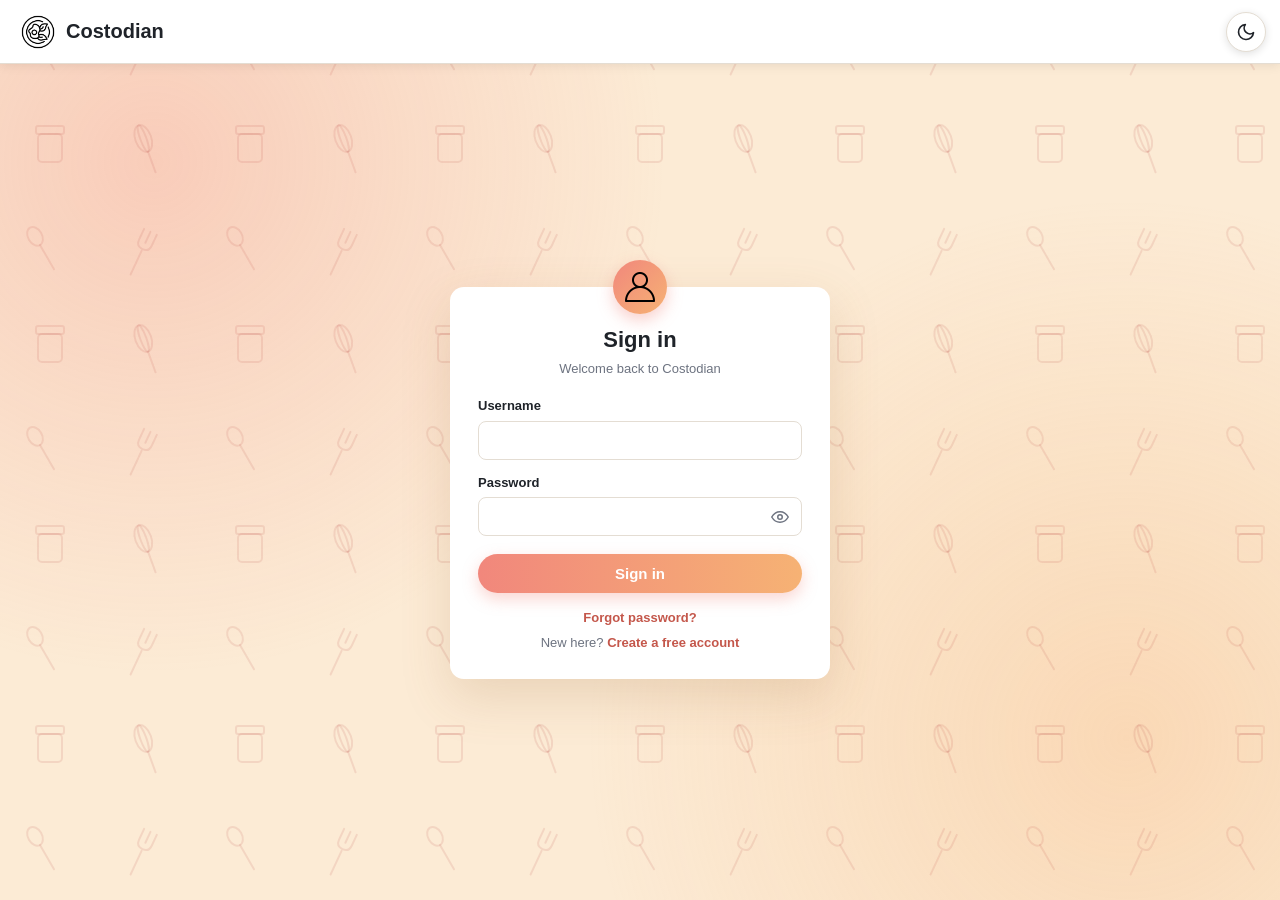
==== frontend/index.html @ 5298b4fa "Add Costodian landing and auth pages Build a responsive landing page, sign-in and sign-up flows, sha" ====
<!DOCTYPE html>
<html lang="en">
<head>
    <meta charset="UTF-8">
    <meta name="viewport" content="width=device-width, initial-scale=1.0">
    <title>Sign in | Costodian</title>
    <script src="src/assets/js/theme.js"></script>
    <link rel="stylesheet" href="src/assets/css/variables.css">
    <link rel="stylesheet" href="src/assets/css/base.css">
    <link rel="stylesheet" href="src/assets/css/layout.css">
    <link rel="stylesheet" href="src/assets/css/header.css">
    <link rel="stylesheet" href="src/assets/css/forms.css">
    <link rel="stylesheet" href="src/assets/css/components.css">
</head>
<body>
<header class="site-header">
    <a class="brand" href="landing.html">
        <!-- PUT YOUR LOGO PHOTO HERE: save it as logo.png in frontend/src/assets/images/ -->
        <img class="brand-logo" src="src/assets/images/logo.png" alt="Costodian logo" width="36" height="36">
        <span class="brand-name">Costodian</span>
    </a>
</header>
    <button type="button" id="theme-toggle" class="theme-toggle" aria-label="Switch to dark mode">
        <svg class="icon-moon" viewBox="0 0 24 24" fill="none" stroke="currentColor" stroke-width="2" stroke-linecap="round" stroke-linejoin="round" aria-hidden="true"><path d="M21 12.8A9 9 0 1 1 11.2 3a7 7 0 0 0 9.8 9.8z"/></svg>
        <svg class="icon-sun" viewBox="0 0 24 24" fill="none" stroke="currentColor" stroke-width="2" stroke-linecap="round" stroke-linejoin="round" aria-hidden="true"><circle cx="12" cy="12" r="4"/><path d="M12 2v2M12 20v2M4.9 4.9l1.4 1.4M17.7 17.7l1.4 1.4M2 12h2M20 12h2M4.9 19.1l1.4-1.4M17.7 6.3l1.4-1.4"/></svg>
    </button>
    <div class="auth-page">
        <main class="auth-card">
            <a class="logo">
                <img src="src/assets/images/account.png" alt="Costodian logo">
            </a>
            <h1>Sign in</h1>
            <p class="tagline">Welcome back to Costodian</p>

            <div id="message" class="alert" role="alert" hidden></div>

            <form id="login-form" novalidate>
                <div class="field">
                    <label for="username">Username</label>
                    <input type="text" id="username" name="username" maxlength="50" autocomplete="username">
                </div>

                <div class="field">
                    <label for="password">Password</label>
                    <div class="password-wrap">
                        <input type="password" id="password" name="password" maxlength="72" autocomplete="current-password">
                        <button type="button" class="eye" data-for="password" aria-label="Show password">
                            <svg class="icon-show" viewBox="0 0 24 24" fill="none" stroke="currentColor" stroke-width="2" stroke-linecap="round" stroke-linejoin="round" aria-hidden="true"><path d="M1 12s4-7 11-7 11 7 11 7-4 7-11 7S1 12 1 12z"/><circle cx="12" cy="12" r="3"/></svg>
                            <svg class="icon-hide" viewBox="0 0 24 24" fill="none" stroke="currentColor" stroke-width="2" stroke-linecap="round" stroke-linejoin="round" aria-hidden="true"><path d="M17.9 17.9A10.9 10.9 0 0 1 12 19C5 19 1 12 1 12a18.5 18.5 0 0 1 5.1-5.9M9.9 5.2A10.4 10.4 0 0 1 12 5c7 0 11 7 11 7a18.6 18.6 0 0 1-2.2 3.2M1 1l22 22"/></svg>
                        </button>
                    </div>
                </div>

                <button type="submit" id="submit-btn" class="btn-primary">Sign in</button>
            </form>

            <div class="links">
                <a href="#" id="forgot">Forgot password?</a>
                <p>New here? <a href="src/pages/signup.html">Create a free account</a></p>
            </div>
        </main>
    </div>

    <script src="src/api/client.js"></script>
    <script src="src/api/auth.js"></script>
    <script src="src/validators/login.js"></script>
    <script>
        // where to go after a successful login (put dashboard.html here when that page exists)
        // while it is empty, the page just shows a welcome message
        var AFTER_LOGIN_PAGE = "";

        var form = document.getElementById('login-form');
        var message = document.getElementById('message');
        var submitBtn = document.getElementById('submit-btn');

        // show a message in the alert box (textContent keeps typed characters from running as HTML)
        function showMessage(text, ok){
            message.textContent = text;
            message.className = ok ? 'alert alert-ok' : 'alert alert-error';
            message.hidden = false;
        }

        // the eye buttons show or hide the password next to them
        document.querySelectorAll('.eye').forEach(function(button){
            button.addEventListener('click', function(){
                var box = document.getElementById(button.getAttribute('data-for'));
                var show = (box.type == 'password');
                box.type = show ? 'text' : 'password';
                button.classList.toggle('shown', show);
                button.setAttribute('aria-label', show ? 'Hide password' : 'Show password');
            });
        });

        // there is no email reset in this system, an administrator changes the password
        document.getElementById('forgot').addEventListener('click', function(event){
            event.preventDefault();
            showMessage('Please ask an administrator to reset your password.', false);
        });

        form.addEventListener('submit', function(event){
            event.preventDefault();

            var values = {
                username: form.elements['username'].value.trim(),
                password: form.elements['password'].value
            };

            var error = validateLoginForm(values);
            if(error != ""){
                showMessage(error, false);
                return;
            }

            submitBtn.disabled = true;
            submitBtn.textContent = 'Signing in...';

            loginUser(values).then(function(reply){
                if(reply.success){
                    showMessage(reply.message, true);
                    if(AFTER_LOGIN_PAGE != ""){
                        window.location.href = AFTER_LOGIN_PAGE;
                        return;
                    }
                    form.reset();
                } else {
                    showMessage(reply.message, false);
                }
                submitBtn.disabled = false;
                submitBtn.textContent = 'Sign in';
            });
        });
    </script>
</body>
</html>
---- frontend/src/assets/css/variables.css ----
/* colors for light and dark mode: change the colors of the whole site here */

:root,
:root[data-theme="light"]{
    --bg: #fcebd5;
    --card: #ffffff;
    --text: #1f2329;
    --muted: #6d7380;
    --line: #e4ddd3;
    --input-bg: #ffffff;
    --accent-1: #f1877c;
    --accent-2: #f6b274;
    --accent-text: #c4574b;
    --ring: rgba(241, 135, 124, 0.35);
    --shadow: 0 18px 50px rgba(150, 100, 50, 0.18);
    --soft: #fff4ea;
    --error-bg: #fdecec;
    --error-text: #9b1c1c;
    --ok-bg: #e7f6ec;
    --ok-text: #1b6b3a;
}

:root[data-theme="dark"]{
    --bg: #1C1C1D;          /* page background */
    --card: #39393B;        /* cards, top panel, light sections */
    --text: #f2f2f3;
    --muted: #a1a1a6;
    --line: #505053;
    --input-bg: #1C1C1D;    /* inputs use the darker color */
    --accent-1: #f1877c;
    --accent-2: #f6b274;
    --accent-text: #f6b274;
    --ring: rgba(246, 178, 116, 0.35);
    --shadow: 0 18px 50px rgba(0, 0, 0, 0.5);
    --soft: #454548;
    --error-bg: #4a2a2e;
    --error-text: #ffb4b4;
    --ok-bg: #1f3d2c;
    --ok-text: #a6e3bd;
}
---- frontend/src/assets/css/base.css ----
/* basic page settings */

*{
    box-sizing: border-box;
}

body{
    margin: 0;
    font-family: "Segoe UI", Tahoma, Arial, sans-serif;
    color: var(--text);
    background: var(--bg);
    line-height: 1.45;
    transition: background 0.25s, color 0.25s;
}

@media (prefers-reduced-motion: reduce){
    *{
        transition: none !important;
    }
}

/* soft glowing background: coral and peach blobs */
:root{
    --glow-1: rgba(241, 135, 124, 0.30);
    --glow-2: rgba(246, 178, 116, 0.32);
}

:root[data-theme="dark"]{
    --glow-1: rgba(241, 135, 124, 0.16);
    --glow-2: rgba(246, 178, 116, 0.14);
}

body::before{
    content: "";
    position: fixed;
    inset: 0;
    z-index: -1;
    pointer-events: none;
    background:
        radial-gradient(circle at 12% 18%, var(--glow-1), transparent 38%),
        radial-gradient(circle at 88% 82%, var(--glow-2), transparent 40%);
}

/* on phones the blobs are a bit bigger so they still show on a narrow screen */
@media (max-width: 700px){
    body::before{
        background:
            radial-gradient(circle at 0% 8%, var(--glow-1), transparent 55%),
            radial-gradient(circle at 100% 92%, var(--glow-2), transparent 55%);
    }
}

/* faint food icons (spoon, fork, jar, whisk) */
body::after{
    content: "";
    position: fixed;
    inset: 0;
    z-index: -1;
    pointer-events: none;
    background-image: url("data:image/svg+xml,<svg xmlns='http://www.w3.org/2000/svg' width='200' height='200' viewBox='0 0 200 200' fill='none' stroke='%23c4574b' stroke-opacity='0.14' stroke-width='2' stroke-linecap='round' stroke-linejoin='round'><g transform='translate(40 45) rotate(-30)'><ellipse cx='0' cy='-10' rx='7' ry='10'/><path d='M0 0v28'/></g><g transform='translate(142 50) rotate(25)'><path d='M-7 -20v12q0 7 7 7t7 -7v-12M0 -20v12M0 1v26'/></g><g transform='translate(50 142)'><rect x='-12' y='-8' width='24' height='28' rx='4'/><rect x='-14' y='-16' width='28' height='8' rx='2'/></g><g transform='translate(146 146) rotate(-20)'><ellipse cx='0' cy='-8' rx='8' ry='14'/><ellipse cx='0' cy='-8' rx='3' ry='14'/><path d='M0 6v22'/></g></svg>");
    background-size: 200px 200px;
}

:root[data-theme="dark"] body::after{
    background-image: url("data:image/svg+xml,<svg xmlns='http://www.w3.org/2000/svg' width='200' height='200' viewBox='0 0 200 200' fill='none' stroke='%23f6b274' stroke-opacity='0.09' stroke-width='2' stroke-linecap='round' stroke-linejoin='round'><g transform='translate(40 45) rotate(-30)'><ellipse cx='0' cy='-10' rx='7' ry='10'/><path d='M0 0v28'/></g><g transform='translate(142 50) rotate(25)'><path d='M-7 -20v12q0 7 7 7t7 -7v-12M0 -20v12M0 1v26'/></g><g transform='translate(50 142)'><rect x='-12' y='-8' width='24' height='28' rx='4'/><rect x='-14' y='-16' width='28' height='8' rx='2'/></g><g transform='translate(146 146) rotate(-20)'><ellipse cx='0' cy='-8' rx='8' ry='14'/><ellipse cx='0' cy='-8' rx='3' ry='14'/><path d='M0 6v22'/></g></svg>");
}

/* on phones the icons are a bit smaller */
@media (max-width: 700px){
    body::after{
        background-size: 150px 150px;
    }
}
---- frontend/src/assets/css/layout.css ----
/* ---------- page and card ---------- */

.auth-page{
    min-height: 100vh;
    display: flex;
    align-items: center;
    justify-content: center;
    padding: 110px 16px 44px;
}

.auth-card{
    position: relative;
    width: 100%;
    max-width: 380px;
    background: var(--card);
    border-radius: 14px;
    padding: 0 28px 26px;
    box-shadow: var(--shadow);
    transition: background 0.25s;
}

.auth-card.wide{
    max-width: 460px;
}

/* the round logo that sits on the top edge of the card */
.logo{
    display: flex;
    align-items: center;
    justify-content: center;
    width: 54px;
    height: 54px;
    margin: -27px auto 10px;
    border-radius: 50%;
    overflow: hidden;
    background: linear-gradient(135deg, var(--accent-1), var(--accent-2));
    box-shadow: 0 6px 16px rgba(241, 135, 124, 0.4);
}

.logo img{
    display: block;
    width: 60%;
    height: 60%;
    object-fit: contain;
}

.auth-card h1{
    margin: 0 0 4px;
    text-align: center;
    font-size: 22px;
}

.auth-card .tagline{
    margin: 0 0 18px;
    text-align: center;
    color: var(--muted);
    font-size: 13px;
}

@media (max-width: 420px){
    .auth-card{
        padding: 0 18px 22px;
    }
}
---- frontend/src/assets/css/header.css ----
/* top panel: logo and website name */

.site-header{
    position: fixed;
    top: 0;
    left: 0;
    right: 0;
    z-index: 5;
    display: flex;
    align-items: center;
    height: 64px;
    padding: 0 70px 0 20px;
    background: var(--card);
    border-bottom: 1px solid var(--line);
    box-shadow: 0 2px 10px rgba(0, 0, 0, 0.08);
    transition: background 0.25s;
}

.brand{
    display: flex;
    align-items: center;
    gap: 10px;
    color: var(--text);
    text-decoration: none;
}

.brand-logo{
    width: 36px;
    height: 36px;
    border-radius: 50%;
    object-fit: cover;
}

.brand-name{
    font-size: 20px;
    font-weight: 700;
}

/* light / dark switch (the round button) */

.theme-toggle{
    position: fixed;
    z-index: 10;
    top: 12px;
    right: 14px;
    width: 40px;
    height: 40px;
    display: flex;
    align-items: center;
    justify-content: center;
    border: 1px solid var(--line);
    border-radius: 50%;
    background: var(--card);
    color: var(--text);
    cursor: pointer;
    box-shadow: 0 2px 8px rgba(0, 0, 0, 0.12);
}

.theme-toggle svg{
    width: 20px;
    height: 20px;
}

/* show the sun in dark mode and the moon in light mode */
:root[data-theme="dark"] .icon-moon,
:root:not([data-theme="dark"]) .icon-sun{
    display: none;
}
---- frontend/src/assets/css/forms.css ----
/* ---------- forms ---------- */

label{
    display: block;
    font-size: 13px;
    font-weight: 600;
    margin-bottom: 5px;
}

.field{
    margin-bottom: 14px;
}

input[type="text"],
input[type="password"]{
    width: 100%;
    padding: 10px 12px;
    font-size: 15px;
    font-family: inherit;
    border: 1px solid var(--line);
    border-radius: 8px;
    background: var(--input-bg);
    color: var(--text);
}

input[type="text"]:focus,
input[type="password"]:focus{
    outline: 3px solid var(--ring);
    border-color: var(--accent-1);
}

/* password box with the eye button inside */
.password-wrap{
    position: relative;
}

.password-wrap input{
    padding-right: 42px;
}

.eye{
    position: absolute;
    top: 50%;
    right: 6px;
    transform: translateY(-50%);
    width: 32px;
    height: 32px;
    display: flex;
    align-items: center;
    justify-content: center;
    border: 0;
    background: transparent;
    color: var(--muted);
    cursor: pointer;
    border-radius: 6px;
}

.eye:hover{
    color: var(--text);
}

.eye svg{
    width: 18px;
    height: 18px;
}

.eye .icon-hide{
    display: none;
}

.eye.shown .icon-show{
    display: none;
}

.eye.shown .icon-hide{
    display: block;
}

.hint{
    display: block;
    margin-top: 4px;
    font-size: 12px;
    color: var(--muted);
}

/* ---------- personal or business choice ---------- */

.type-choice{
    border: 0;
    padding: 0;
    margin: 0 0 16px;
}

.type-choice legend{
    font-size: 13px;
    font-weight: 600;
    padding: 0;
    margin-bottom: 8px;
}

.type-options{
    display: grid;
    grid-template-columns: 1fr 1fr;
    gap: 10px;
}

.type-option{
    margin: 0;
    font-weight: 400;
    cursor: pointer;
    position: relative;
}

.type-option input{
    position: absolute;
    opacity: 0;
    width: 1px;
    height: 1px;
}

.type-box{
    display: block;
    height: 100%;
    padding: 12px;
    border: 2px solid var(--line);
    border-radius: 10px;
    background: var(--input-bg);
    transition: border-color 0.15s, background 0.15s;
}

.type-box strong{
    display: block;
    font-size: 14px;
}

.type-box small{
    display: block;
    margin-top: 2px;
    font-size: 12px;
    color: var(--muted);
}

.type-option:hover .type-box{
    border-color: var(--accent-2);
}

.type-option input:checked + .type-box{
    border-color: var(--accent-1);
    background: var(--soft);
}

.type-option input:focus-visible + .type-box{
    outline: 3px solid var(--ring);
    outline-offset: 2px;
}

@media (max-width: 420px){
    .type-options{
        grid-template-columns: 1fr;
    }
}
---- frontend/src/assets/css/components.css ----
/* ---------- buttons, links, messages ---------- */

button{
    font-family: inherit;
}

.btn-primary{
    width: 100%;
    padding: 11px;
    margin-top: 4px;
    font-size: 15px;
    font-weight: 700;
    color: #fff;
    background: linear-gradient(90deg, var(--accent-1), var(--accent-2));
    border: 0;
    border-radius: 999px;
    cursor: pointer;
    box-shadow: 0 6px 16px rgba(241, 135, 124, 0.35);
}

.btn-primary:hover{
    filter: brightness(1.05);
}

.btn-primary:focus-visible{
    outline: 3px solid var(--ring);
    outline-offset: 2px;
}

.btn-primary:disabled{
    opacity: 0.6;
    cursor: wait;
}

.alert{
    margin-bottom: 14px;
    padding: 10px 12px;
    border-radius: 8px;
    font-size: 14px;
}

.alert[hidden]{
    display: none;
}

.alert-error{
    background: var(--error-bg);
    color: var(--error-text);
}

.alert-ok{
    background: var(--ok-bg);
    color: var(--ok-text);
}

.links{
    margin: 16px 0 0;
    text-align: center;
    font-size: 13px;
    color: var(--muted);
}

.links a{
    color: var(--accent-text);
    font-weight: 600;
    text-decoration: none;
}

.links a:hover{
    text-decoration: underline;
}

.links p{
    margin: 6px 0 0;
}
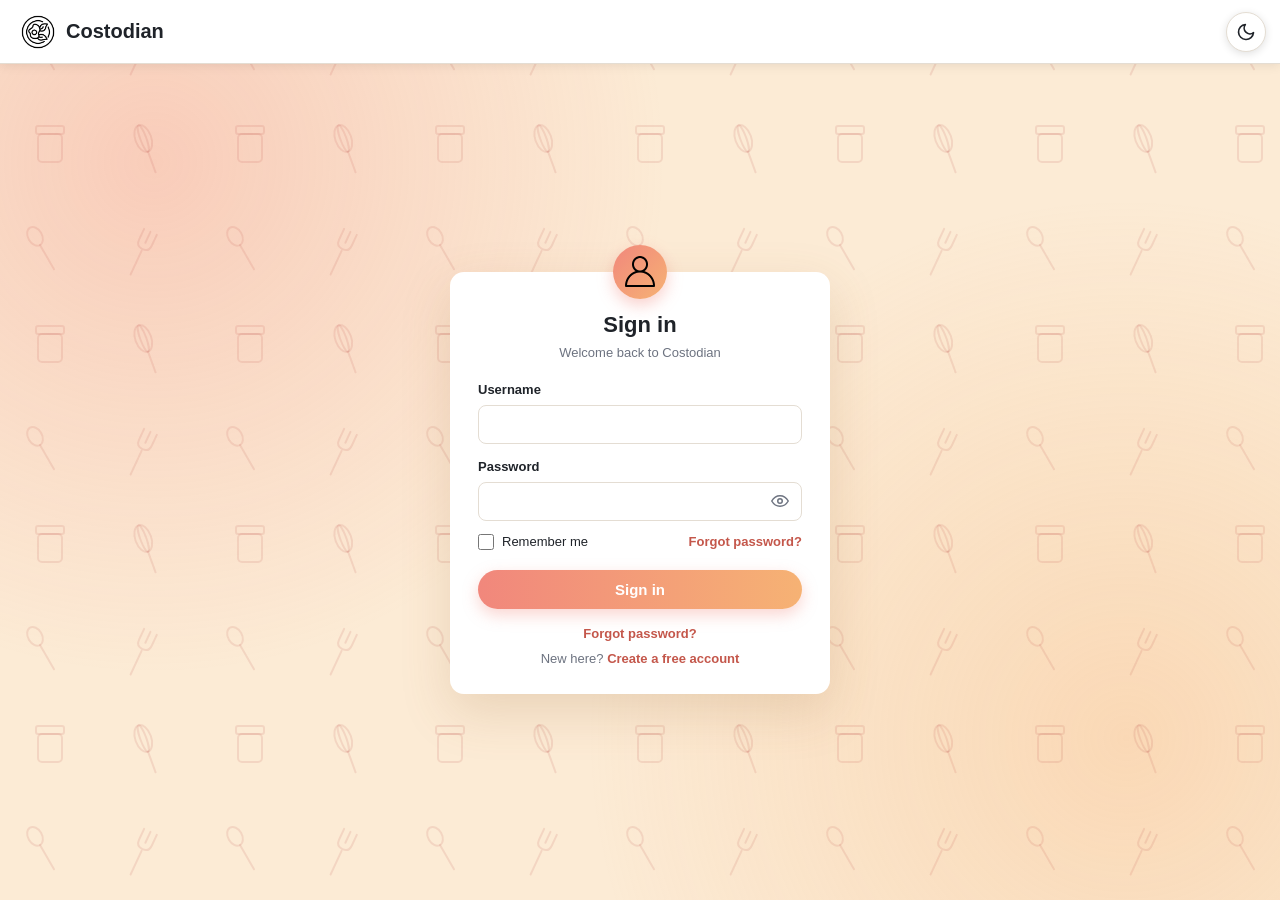
==== commit c943c722: "Add inventory dashboard and login preferences Add a responsive dashboard with inventory summaries, a" ====
--- a/frontend/index.html
+++ b/frontend/index.html
@@ -51,6 +51,14 @@
                     </div>
                 </div>
 
+                <div class="row-options">
+                    <label class="remember">
+                        <input type="checkbox" id="remember" name="remember">
+                        Remember me
+                    </label>
+                    <a href="#" id="forgot">Forgot password?</a>
+                </div>
+
                 <button type="submit" id="submit-btn" class="btn-primary">Sign in</button>
             </form>
 
@@ -61,7 +69,7 @@
         </main>
     </div>
 
-    <script src="src/api/client.js"></script>
+        <script src="src/api/client.js"></script>
     <script src="src/api/auth.js"></script>
     <script src="src/validators/login.js"></script>
     <script>
@@ -91,6 +99,35 @@
             });
         });
 
+        // remember me: only the username is saved in this browser, never the password
+        var REMEMBER_KEY = 'costodian-remembered-username';
+
+        function loadRemembered(){
+            try{
+                var saved = localStorage.getItem(REMEMBER_KEY);
+                if(saved){
+                    form.elements['username'].value = saved;
+                    form.elements['remember'].checked = true;
+                }
+            } catch(e){
+                // private mode: nothing to load
+            }
+        }
+
+        function saveRemembered(username, remember){
+            try{
+                if(remember){
+                    localStorage.setItem(REMEMBER_KEY, username);
+                } else {
+                    localStorage.removeItem(REMEMBER_KEY);
+                }
+            } catch(e){
+                // private mode: it just is not remembered
+            }
+        }
+
+        loadRemembered();
+
         // there is no email reset in this system, an administrator changes the password
         document.getElementById('forgot').addEventListener('click', function(event){
             event.preventDefault();
@@ -116,12 +153,14 @@
 
             loginUser(values).then(function(reply){
                 if(reply.success){
+                    saveRemembered(values.username, form.elements['remember'].checked);
                     showMessage(reply.message, true);
                     if(AFTER_LOGIN_PAGE != ""){
                         window.location.href = AFTER_LOGIN_PAGE;
                         return;
                     }
                     form.reset();
+                    loadRemembered();
                 } else {
                     showMessage(reply.message, false);
                 }
--- a/frontend/src/assets/css/forms.css
+++ b/frontend/src/assets/css/forms.css
@@ -154,6 +154,44 @@
     outline-offset: 2px;
 }
 
+/* remember me and forgot password on one row */
+.row-options{
+    display: flex;
+    align-items: center;
+    justify-content: space-between;
+    gap: 12px;
+    margin: -2px 0 14px;
+}
+
+.remember{
+    display: flex;
+    align-items: center;
+    gap: 8px;
+    margin: 0;
+    font-size: 13px;
+    font-weight: 400;
+    cursor: pointer;
+}
+
+.remember input{
+    width: 16px;
+    height: 16px;
+    margin: 0;
+    accent-color: var(--accent-1);
+    cursor: pointer;
+}
+
+.row-options a{
+    color: var(--accent-text);
+    font-size: 13px;
+    font-weight: 600;
+    text-decoration: none;
+}
+
+.row-options a:hover{
+    text-decoration: underline;
+}
+
 @media (max-width: 420px){
     .type-options{
         grid-template-columns: 1fr;
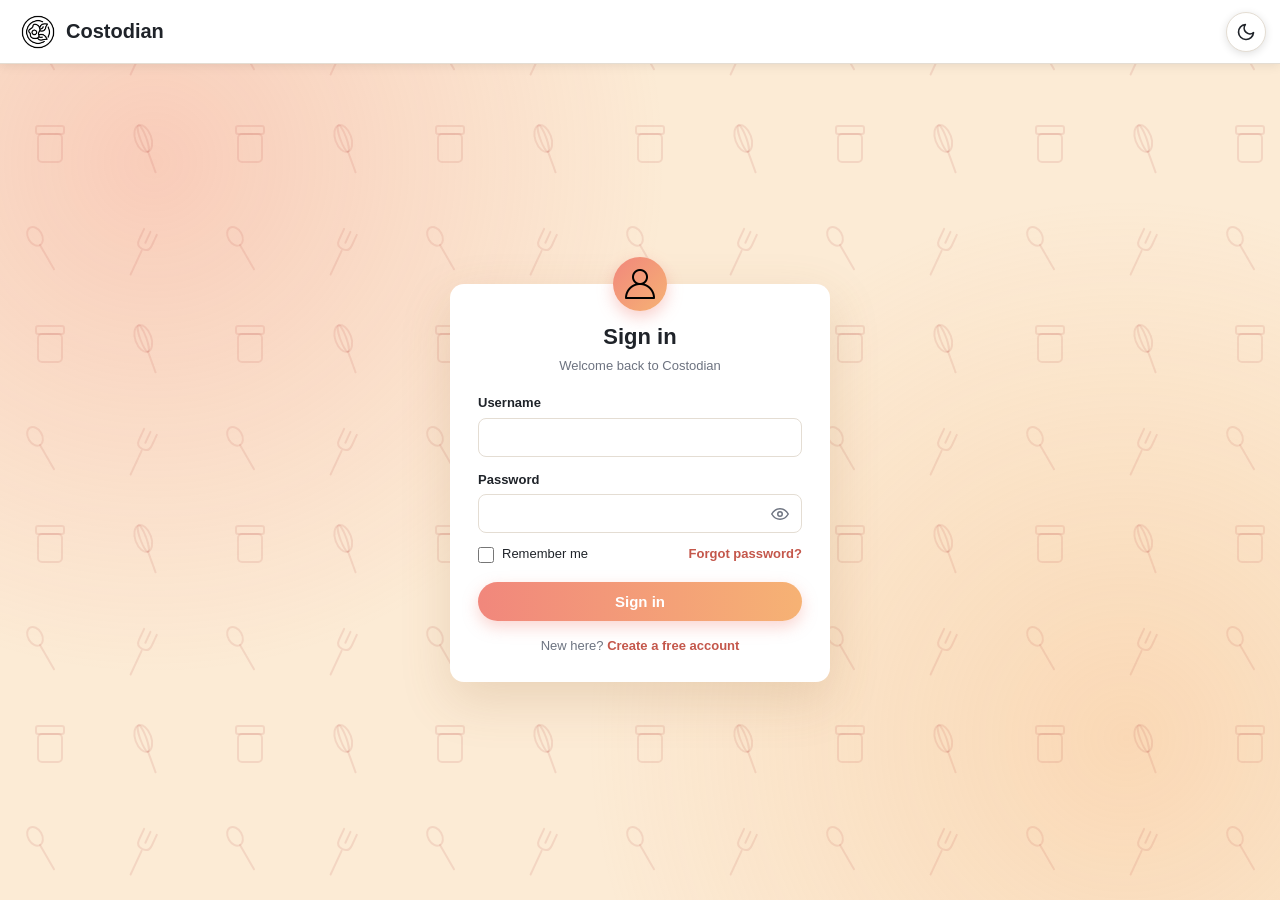
==== commit 9f0accbb: "Add security-question password recovery Let administrators configure recovery questions during signu" ====
--- a/frontend/index.html
+++ b/frontend/index.html
@@ -62,24 +62,65 @@
                 <button type="submit" id="submit-btn" class="btn-primary">Sign in</button>
             </form>
 
+            <form id="recovery-form" novalidate hidden>
+                <div id="recovery-verify-fields">
+                    <div class="field">
+                        <label for="recovery-username">Username</label>
+                        <input type="text" id="recovery-username" name="username" maxlength="50" autocomplete="username">
+                    </div>
+                    <div class="field">
+                        <label for="recovery-question">Recovery question</label>
+                        <select id="recovery-question" name="recovery_question"></select>
+                    </div>
+                    <div class="field">
+                        <label for="recovery-answer">Answer</label>
+                        <input type="text" id="recovery-answer" name="recovery_answer" maxlength="72" autocomplete="off">
+                    </div>
+                    <button type="button" id="recovery-verify" class="btn-primary">Verify answer</button>
+                </div>
+                <div id="recovery-password-fields" hidden>
+                    <div class="field">
+                        <label for="recovery-new-password">New password</label>
+                        <input type="password" id="recovery-new-password" name="new_password" maxlength="72" autocomplete="new-password">
+                    </div>
+                    <div class="field">
+                        <label for="recovery-confirm-password">Confirm new password</label>
+                        <input type="password" id="recovery-confirm-password" name="confirm_password" maxlength="72" autocomplete="new-password">
+                    </div>
+                    <button type="submit" id="recovery-submit" class="btn-primary">Reset password</button>
+                </div>
+                <button type="button" id="recovery-back" class="btn-secondary">Back to log in</button>
+            </form>
+
             <div class="links">
-                <a href="#" id="forgot">Forgot password?</a>
                 <p>New here? <a href="src/pages/signup.html">Create a free account</a></p>
             </div>
         </main>
     </div>
 
-        <script src="src/api/client.js"></script>
+    <script src="src/api/client.js"></script>
     <script src="src/api/auth.js"></script>
     <script src="src/validators/login.js"></script>
+    <script src="src/assets/js/auth-guard.js"></script>
     <script>
-        // where to go after a successful login (put dashboard.html here when that page exists)
-        // while it is empty, the page just shows a welcome message
-        var AFTER_LOGIN_PAGE = "";
+        // where to go after a successful login
+        var AFTER_LOGIN_PAGE = "src/pages/dashboard.html";
+
+        // already signed in? skip this page
+        skipLoginIfSignedIn(AFTER_LOGIN_PAGE);
 
         var form = document.getElementById('login-form');
+        var recoveryForm = document.getElementById('recovery-form');
         var message = document.getElementById('message');
         var submitBtn = document.getElementById('submit-btn');
+        var recoveryVerify = document.getElementById('recovery-verify');
+        var recoverySubmit = document.getElementById('recovery-submit');
+        var recoveryVerified = false;
+        var heading = document.querySelector('.auth-card h1');
+        var tagline = document.querySelector('.auth-card .tagline');
+        var originalTagline = tagline.textContent;
+
+        fillRecoveryQuestionSelect(recoveryForm.elements['recovery_question']);
 
         // show a message in the alert box (textContent keeps typed characters from running as HTML)
         function showMessage(text, ok){
@@ -128,10 +169,97 @@
 
         loadRemembered();
 
-        // there is no email reset in this system, an administrator changes the password
+        function showRecoveryForm(show){
+            var recoveryUsername = recoveryForm.elements['username'].value.trim();
+            if(!show && recoveryVerified){
+                cancelRecoveryVerification();
+            }
+            recoveryVerified = false;
+            form.hidden = show;
+            recoveryForm.hidden = !show;
+            document.getElementById('recovery-verify-fields').hidden = false;
+            document.getElementById('recovery-password-fields').hidden = true;
+            heading.textContent = show ? 'Reset password' : 'Sign in';
+            tagline.textContent = show ? 'Answer your recovery question to reset your password' : originalTagline;
+            message.hidden = true;
+            if(show){
+                recoveryForm.elements['username'].value = form.elements['username'].value.trim();
+                recoveryForm.elements['username'].focus();
+            } else {
+                recoveryForm.reset();
+                if(recoveryUsername != ''){
+                    form.elements['username'].value = recoveryUsername;
+                }
+                form.elements['password'].value = '';
+                form.elements['username'].focus();
+            }
+        }
+
         document.getElementById('forgot').addEventListener('click', function(event){
             event.preventDefault();
-            showMessage('Please ask an administrator to reset your password.', false);
+            showRecoveryForm(true);
+        });
+
+        document.getElementById('recovery-back').addEventListener('click', function(event){
+            event.preventDefault();
+            showRecoveryForm(false);
+        });
+
+        recoveryVerify.addEventListener('click', function(){
+            var values = {
+                username: recoveryForm.elements['username'].value.trim(),
+                recovery_question: recoveryForm.elements['recovery_question'].value,
+                recovery_answer: recoveryForm.elements['recovery_answer'].value.trim()
+            };
+            var error = validateRecoveryVerification(values);
+            if(error != ""){
+                showMessage(error, false);
+                return;
+            }
+
+            recoveryVerify.disabled = true;
+            recoveryVerify.textContent = 'Verifying answer...';
+            verifyRecoveryAnswer(values).then(function(reply){
+                recoveryVerify.disabled = false;
+                recoveryVerify.textContent = 'Verify answer';
+                if(!reply.success){
+                    showMessage(reply.message, false);
+                    return;
+                }
+                recoveryVerified = true;
+                recoveryForm.elements['recovery_answer'].value = '';
+                document.getElementById('recovery-verify-fields').hidden = true;
+                document.getElementById('recovery-password-fields').hidden = false;
+                recoveryForm.elements['new_password'].focus();
+                showMessage(reply.message, true);
+            });
+        });
+
+        recoveryForm.addEventListener('submit', function(event){
+            event.preventDefault();
+            var values = {
+                new_password: recoveryForm.elements['new_password'].value,
+                confirm_password: recoveryForm.elements['confirm_password'].value
+            };
+            var error = validateRecoveryPassword(values);
+            if(error != ""){
+                showMessage(error, false);
+                return;
+            }
+
+            recoverySubmit.disabled = true;
+            recoverySubmit.textContent = 'Resetting password...';
+            resetPasswordWithRecovery(values).then(function(reply){
+                recoverySubmit.disabled = false;
+                recoverySubmit.textContent = 'Reset password';
+                if(reply.success){
+                    form.elements['username'].value = recoveryForm.elements['username'].value.trim();
+                    showRecoveryForm(false);
+                    showMessage(reply.message, true);
+                } else {
+                    showMessage(reply.message, false);
+                }
+            });
         });
 
         form.addEventListener('submit', function(event){
--- a/frontend/src/assets/css/base.css
+++ b/frontend/src/assets/css/base.css
@@ -65,6 +65,11 @@
     background-image: url("data:image/svg+xml,<svg xmlns='http://www.w3.org/2000/svg' width='200' height='200' viewBox='0 0 200 200' fill='none' stroke='%23f6b274' stroke-opacity='0.09' stroke-width='2' stroke-linecap='round' stroke-linejoin='round'><g transform='translate(40 45) rotate(-30)'><ellipse cx='0' cy='-10' rx='7' ry='10'/><path d='M0 0v28'/></g><g transform='translate(142 50) rotate(25)'><path d='M-7 -20v12q0 7 7 7t7 -7v-12M0 -20v12M0 1v26'/></g><g transform='translate(50 142)'><rect x='-12' y='-8' width='24' height='28' rx='4'/><rect x='-14' y='-16' width='28' height='8' rx='2'/></g><g transform='translate(146 146) rotate(-20)'><ellipse cx='0' cy='-8' rx='8' ry='14'/><ellipse cx='0' cy='-8' rx='3' ry='14'/><path d='M0 6v22'/></g></svg>");
 }
 
+:root[data-theme="dark"] .brand-logo,
+:root[data-theme="dark"] .side-brand img{
+    filter: brightness(0) invert(1) !important;
+}
+
 /* on phones the icons are a bit smaller */
 @media (max-width: 700px){
     body::after{
--- a/frontend/src/assets/css/forms.css
+++ b/frontend/src/assets/css/forms.css
@@ -12,7 +12,8 @@
 }
 
 input[type="text"],
-input[type="password"]{
+input[type="password"],
+select{
     width: 100%;
     padding: 10px 12px;
     font-size: 15px;
@@ -24,7 +25,8 @@
 }
 
 input[type="text"]:focus,
-input[type="password"]:focus{
+input[type="password"]:focus,
+select:focus{
     outline: 3px solid var(--ring);
     border-color: var(--accent-1);
 }
--- a/frontend/src/assets/css/components.css
+++ b/frontend/src/assets/css/components.css
@@ -30,6 +30,26 @@
 .btn-primary:disabled{
     opacity: 0.6;
     cursor: wait;
+}
+
+.btn-secondary{
+    width: 100%;
+    padding: 10px;
+    margin-top: 10px;
+    color: var(--text);
+    background: transparent;
+    border: 1px solid var(--line);
+    border-radius: 999px;
+    cursor: pointer;
+}
+
+.btn-secondary:hover{
+    background: var(--soft);
+}
+
+.btn-secondary:focus-visible{
+    outline: 3px solid var(--ring);
+    outline-offset: 2px;
 }
 
 .alert{
